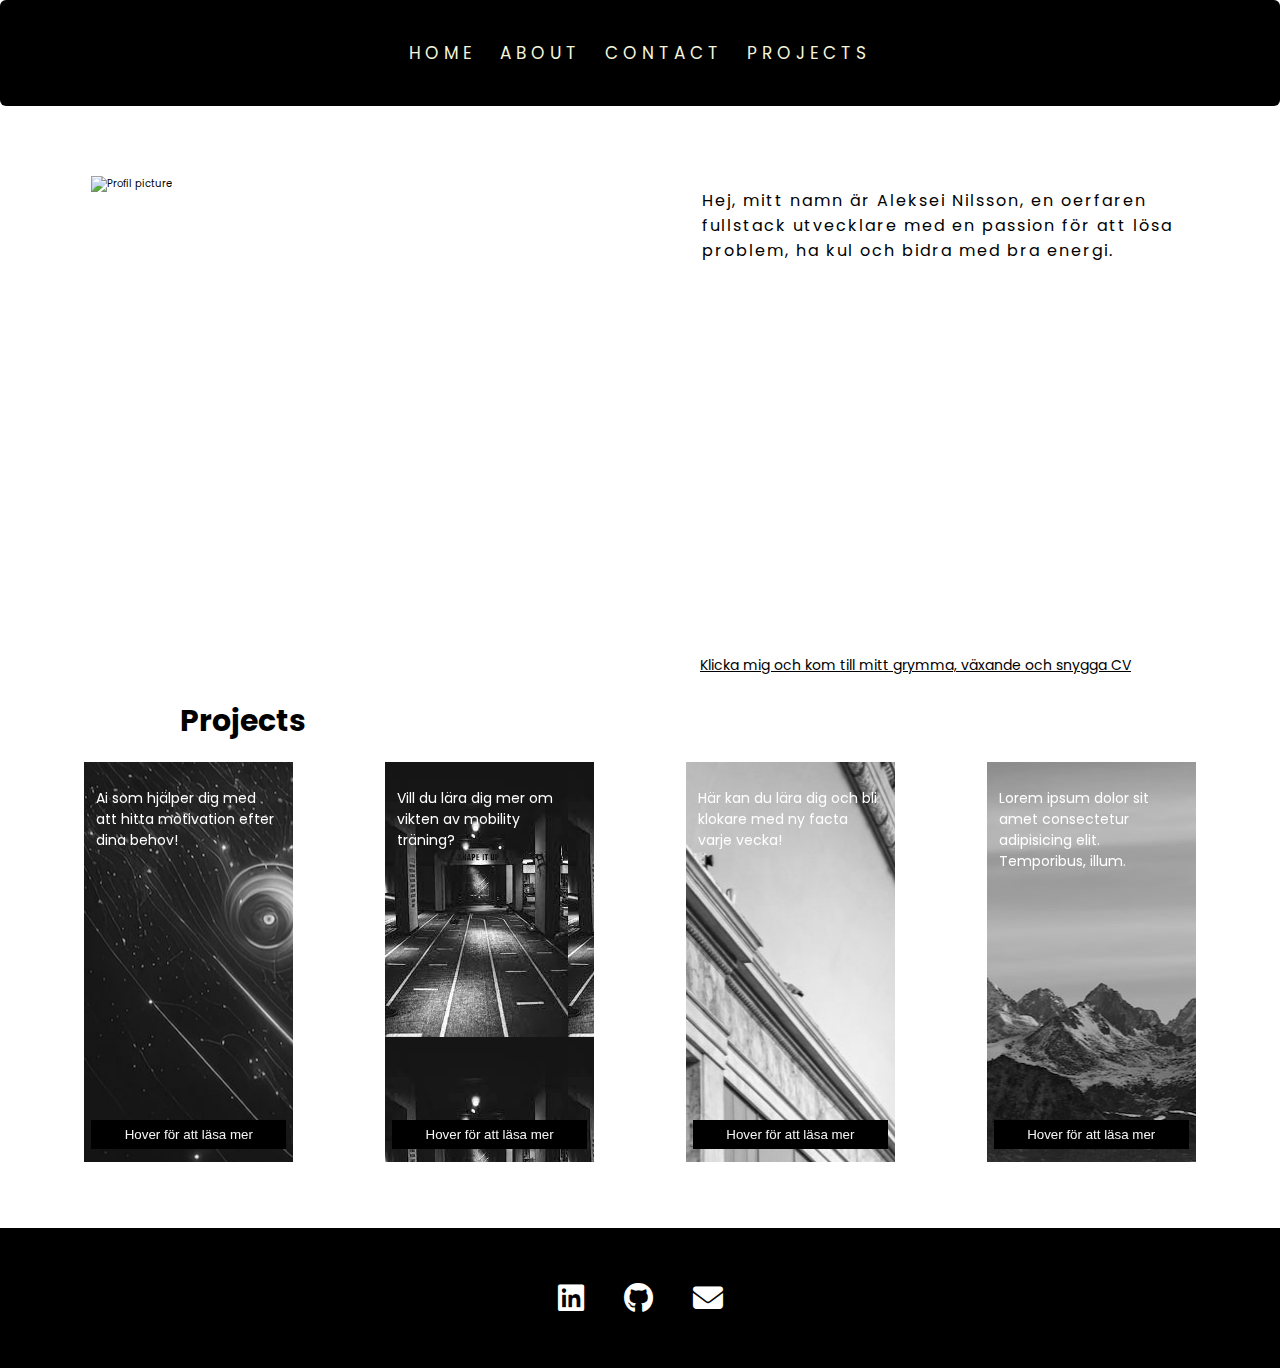
==== CV sida/Html kod/index.html @ 03daf1bb "first commit" ====
<!DOCTYPE html>
<html lang="en">
<head>
  <meta charset="UTF-8">
  <meta name="viewport" content="width=device-width, initial-scale=1.0">
  <link rel="preconnect" href="https://fonts.googleapis.com">
<link rel="preconnect" href="https://fonts.gstatic.com" crossorigin>
<link href="https://fonts.googleapis.com/css2?family=Poppins:ital,wght@0,600;1,100;1,300&display=swap" rel="stylesheet">
<link rel="stylesheet" href="https://cdnjs.cloudflare.com/ajax/libs/font-awesome/6.4.2/css/all.min.css"/>
  <link rel="stylesheet" href="../Css kod/main.css">
  <title>Home</title>
</head>

<body>

  <!-- Header med nav bar -->
  <header>
    <nav class="nav-header">
      <ul class="nav-meny">
        <li class="nav-item"><a href="index.html">Home</a></li>
        <li class="nav-item"><a href="about.html">About</a></li>
        <li class="nav-item"><a href="contact.html">contact</a></li>
        <li class="nav-item"><a href="project.html">Projects</a></li>
      </ul>
    </nav>
  </header>

  <!-- Main med cards -->
  <main>
    <section class="main-section">
      <article class="main-cards card1">
        <img src="/Project/CV sida/image/CVbild.jpg" alt="Profil picture" class="profile-pic">
      </article>
      <article class="main-cards card2">
        <p class="profiltext"> Hej, mitt namn är Aleksei Nilsson, en oerfaren fullstack utvecklare med en passion för att lösa problem, ha kul och bidra med bra energi.</p>

        <a href="cv.html" class="cv-link">Klicka mig och kom till mitt grymma, växande och snygga CV</a>
      </article>
    </section>

    <div>
      <h2 class="rubrik">Projects</h2>
    </div>
    

    <section class="project-section">

      <article class="cards project-card1">
         <p class="project-text">Ai som hjälper dig med att hitta motivation efter dina behov!</p>
        <button class="project-button">Hover för att läsa mer</button>
        <p class="hide">Här kommer ett spännande project snart med en ai kommer att hjälpa dig hitta motivationen du behöver</p>

      </article>

      <article class="cards project-card2">
        <p class="project-text">Vill du lära dig mer om vikten av mobility träning?</p>
        <button class="project-button">Hover för att läsa mer</button>
        <p class="hide">Ännu ett project jag jobbar på som kommer att hjälpa dig lära sig vikten av mobility övningar och hur man gör dem rätt!</p>
      </article>

      <article class="cards project-card3">
        <p class="project-text">Här kan du lära dig och bli klokare med ny facta varje vecka!</p>
        <button class="project-button">Hover för att läsa mer</button>
        <p class="hide">Ny fakta varje vecka som kommer hålla din hjärna allert med en snygg och rolig design</p>
      </article>

      <article class="cards project-card4">
        <p class="project-text">Lorem ipsum dolor sit amet consectetur adipisicing elit. Temporibus, illum.</p>
        <button class="project-button">Hover för att läsa mer</button>
        <p class="hide">Lorem ipsum dolor sit amet consectetur.</p>
      </article>

    </section>
  </main>

  <!--Footer med länkar till Linkedin, Github och Mail-->

  <footer>
    <a href="https://www.linkedin.com/in/aleksei-nilsson-620313211/" target="_blank"><i class="fa-brands fa-linkedin" class="icons icon-linkedin"></i> </a>
    <a href="https://github.com/" target="_blank"> <i class="fa-brands fa-github" class="icons icon-github"></i></a>
    <a href="mailto:alekseinilssoon00@outlook.com" target="_blank"> <i class="fa-solid fa-envelope" class="icons icon-email"></i></a>
  </footer>
</body>

</html>
---- CV sida/Css kod/main.css ----
* {
  box-sizing: border-box;
}

html {
  font-size: 62.5%;
  font-family: 'Poppins', sans-serif;
}

/* body {
  margin: 0 auto;
  padding: 0;
} */

body {
  min-height: 100vh;
  display: flex;
  flex-direction: column;
  margin: 0;
  }

/* Navbar */

.nav-header {
  display: flex;
  flex-wrap: wrap;
  justify-content: center;
  align-items: center;
  line-height: 2.2rem;
  overflow: hidden;
  font-size: 1.7rem;
  background-color: #000;
  padding: 3rem;
  border-radius: 6px;
}


.nav-meny {
  text-transform: uppercase;
  display: flex;
  flex-wrap: wrap;
  justify-content: space-evenly;
  align-items: center;
  padding: 0;
  margin: 0;
  list-style: none;
}


.nav-item {
  flex: 1 0 100%;
  text-align: center;
}

.nav-meny a {
  display: block;
  text-decoration: none;
  letter-spacing: 0.5rem;
  padding: 1.2rem;
  color: beige;
  transition: all ease-in-out 0.5s;
}


.nav-meny a:hover {
  background-color: #EAD7BB;
  transform: scale(1.1);
}

.nav-meny a:active {
  transform: scale(0.9);
  text-decoration: underline;
}


/* Main cards */

.main-section {
  display: flex;
  flex-wrap: wrap;
  justify-content: center;
}

.main-cards {
  /* border: 2px solid black; */
  width: 45rem;
  height: 28em;
  margin: 1em;
}

.profile-pic {
  width: 100%;
  height: 100%;
  object-fit: cover;
}

.card2 {
  display: flex;
  flex-direction: column;
}

.profiltext {
  font-size: 1.6rem;
  letter-spacing: 0.2rem;
  margin: 1.2rem;
  object-fit: contain;
}

.cv-link {
  /* text-decoration: none; */
  color: #000;
  margin-top: auto;
  margin-left: 1rem;
  font-size: 1.4rem;
}

/* Project cards */

.rubrik {
  font-size: 3rem;
  margin: 0.4em;
}

.project-section {
  display: flex;
  flex-wrap: wrap;
}

.cards {
  /* border: 2px solid black; */
  height: 25rem;
  width: 20rem;
  margin: 0.6em;
  display: flex;
  /* justify-content: center;
  align-items: end; */
}

.project-card1 {
  background-image: url(../image/AI-min.jpeg);
  background-position: left;
}

.project-card2{
  background-image: url(../image/mobility.jpg);
  background-repeat: none;
}

.project-card3 {
  background-image: url(../image/facts1-min.jpg);
  background-position: top;
}

.project-card4 {
  background-image: url(../image/mountain.jpg);
  background-position: center;
}

.project-card1, .project-card2, .project-card3, .project-card4 {
  filter: grayscale(100%);
  display: flex;
  flex-direction: column;
  align-items: center;
}

.project-text {
  color: white;
  font-size: 1.4rem;
  padding: 1.2rem;
}

button {
  background-color: #000;
  color: beige;
  padding: 0.6em 1em;
  text-decoration: none;
  text-align: center;
  font-size: 1.8;
  margin-top: auto;
  margin-bottom: 1em;
  border: none;
}

.hide {
  display: none;
  font-size: 1.6rem;
}

.project-button:hover + .hide {
  display: block;
  color: white;
}



.link {
  color: beige;
}




/* Footer */

footer {
  background-color: black;
  padding: 3.5rem;
  display: flex;
  justify-content: center;
  align-items: center;

}

i {
  color: white;
  font-size: 3rem;
  margin: 2rem;
}


@-webkit-keyframes fadeIn {
  from {opacity: 0;} 
  to {opacity: 1;}
}

@keyframes fadeIn {
  from {opacity: 0;}
  to {opacity:1 ;}
}


@media (min-width: 700px) {
 
  .nav-item {
    flex: 1 0 10%;
  }

  .main-section {
    display: flex;
    justify-content: center;
    gap: 8rem; 
  }

  .main-cards {
    flex: 1 0 10%;
    max-width: 43%;
    min-height: 50rem;
  }

  .project-section {
    display: flex;
    gap: 8rem;
    justify-content: center;
  }

  .cards {
    flex: 1 0 10%;
    min-height: 40rem;
    max-width: 18%;
  }

  button {
    padding: 0.5em 2.5em;
  }

  .rubrik {
    margin-left: 12rem;
  }

  main {
    padding: 6rem;
  }


}
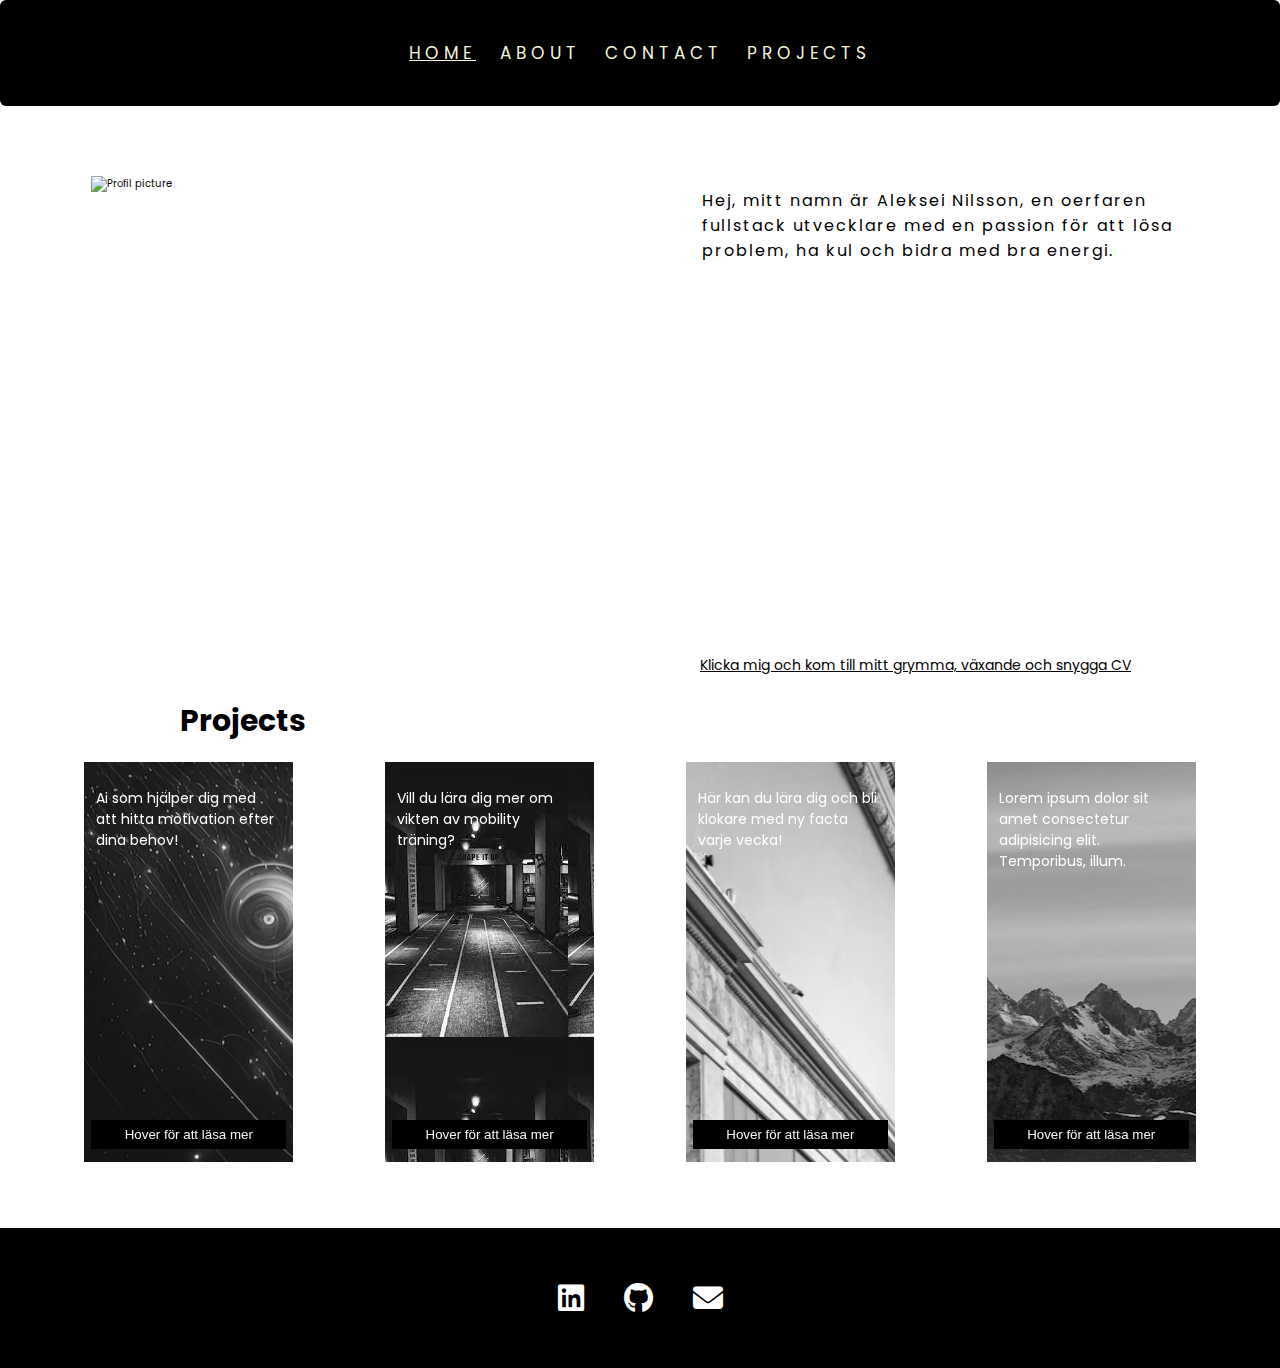
==== commit 95352c4e: "Fixed so the user can see witch site their at" ====
--- a/CV sida/Html kod/index.html
+++ b/CV sida/Html kod/index.html
@@ -17,7 +17,7 @@
   <header>
     <nav class="nav-header">
       <ul class="nav-meny">
-        <li class="nav-item"><a href="index.html">Home</a></li>
+        <li class="nav-item"><a href="index.html"><u>Home</u></a></li>
         <li class="nav-item"><a href="about.html">About</a></li>
         <li class="nav-item"><a href="contact.html">contact</a></li>
         <li class="nav-item"><a href="project.html">Projects</a></li>
--- a/CV sida/Css kod/main.css
+++ b/CV sida/Css kod/main.css
@@ -71,6 +71,7 @@
   transform: scale(0.9);
   text-decoration: underline;
 }
+
 
 
 /* Main cards */
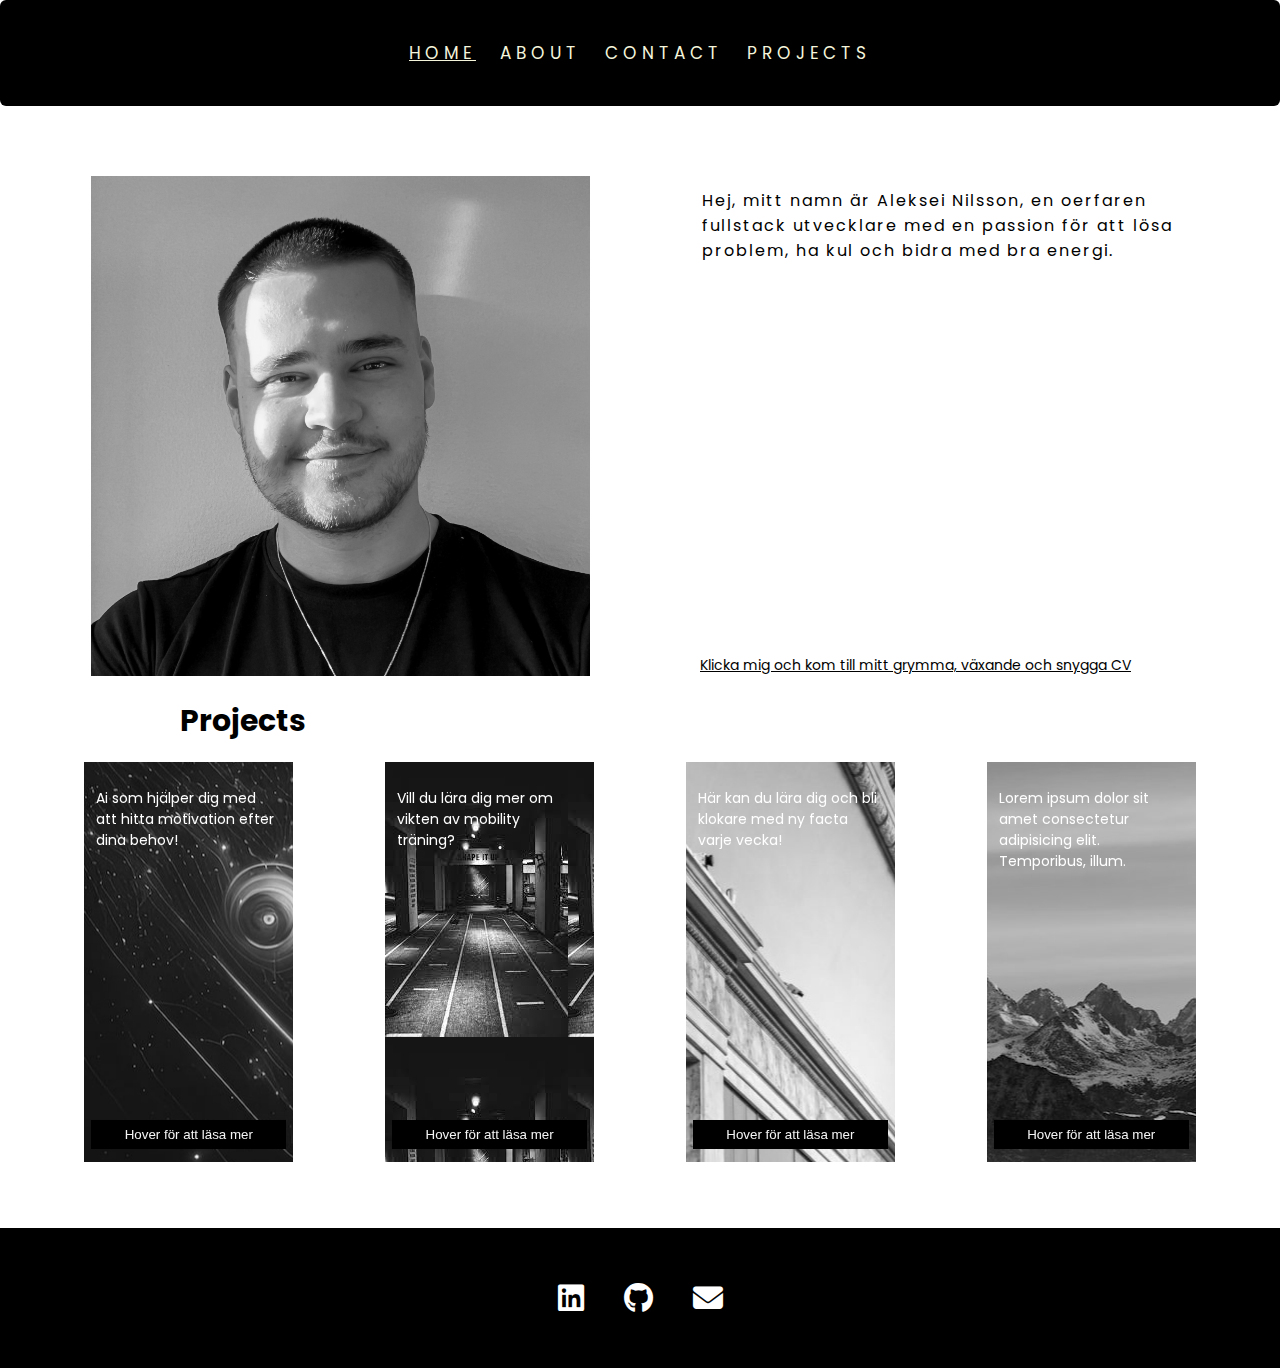
==== commit fe86a30e: "Fixed my link to my start picture" ====
--- a/CV sida/Html kod/index.html
+++ b/CV sida/Html kod/index.html
@@ -29,7 +29,7 @@
   <main>
     <section class="main-section">
       <article class="main-cards card1">
-        <img src="/Project/CV sida/image/CVbild.jpg" alt="Profil picture" class="profile-pic">
+        <img src="../image/CVbild.jpg" alt="Profil picture" class="profile-pic">
       </article>
       <article class="main-cards card2">
         <p class="profiltext"> Hej, mitt namn är Aleksei Nilsson, en oerfaren fullstack utvecklare med en passion för att lösa problem, ha kul och bidra med bra energi.</p>
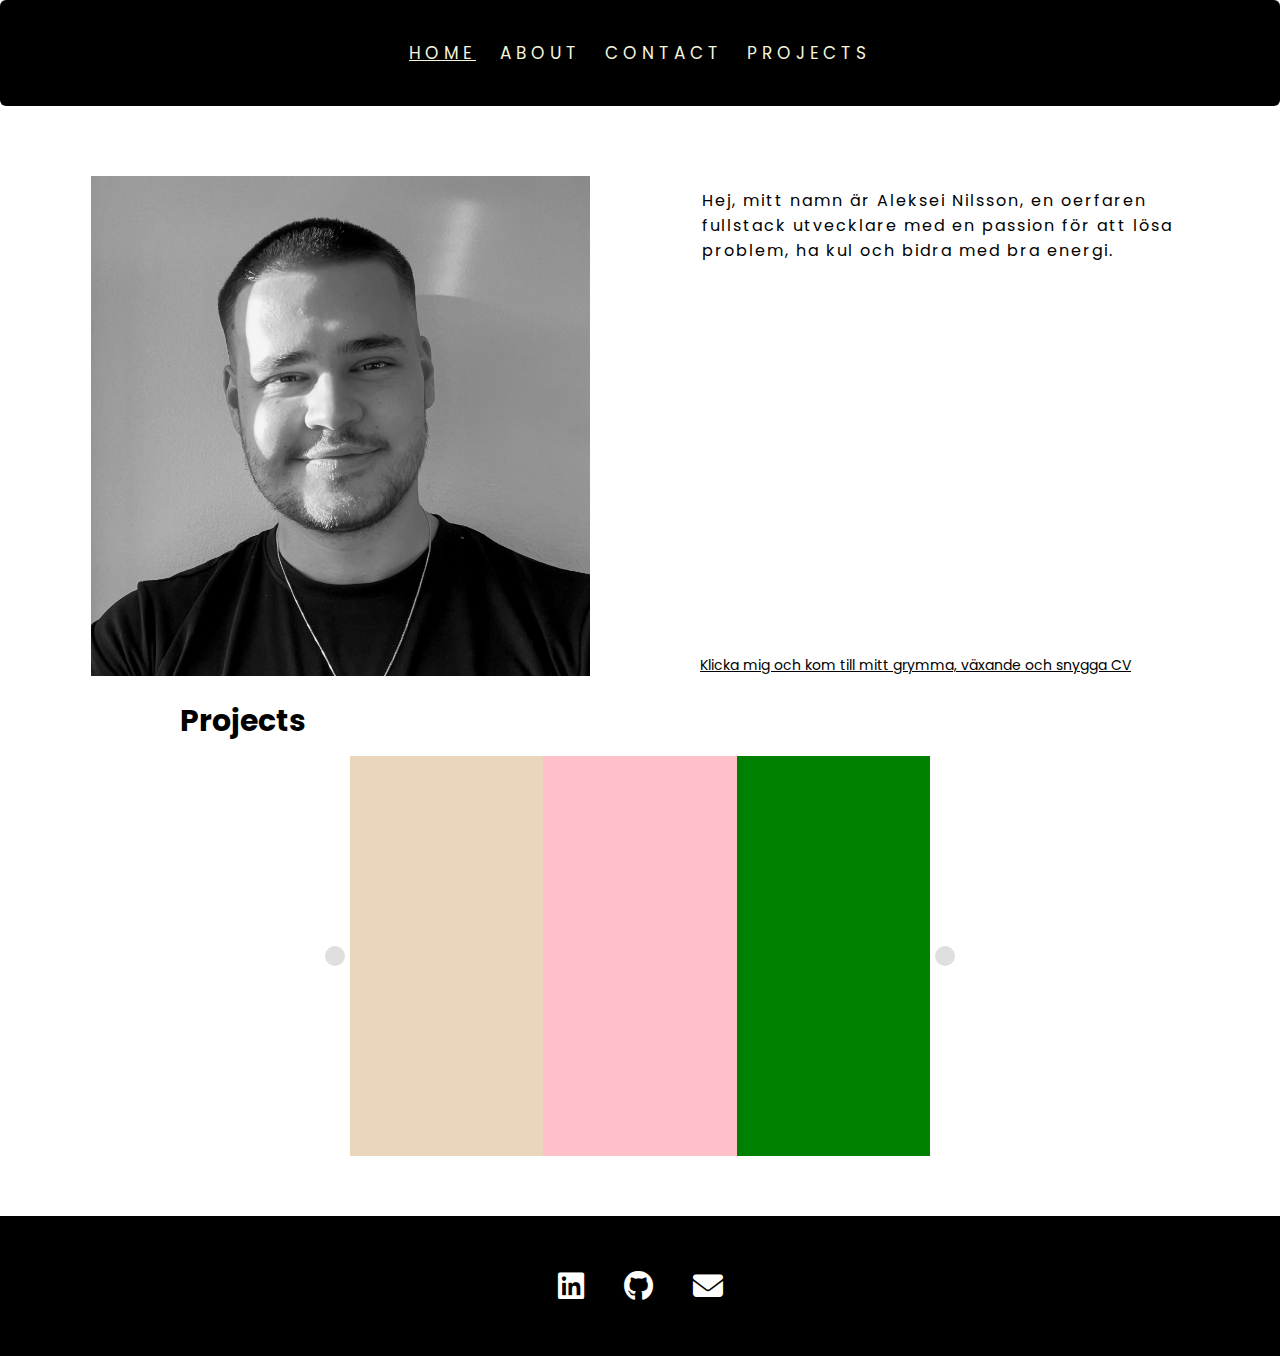
==== commit 84a4f5eb: "Added some JS and a carousell to my project cards" ====
--- a/CV sida/Html kod/index.html
+++ b/CV sida/Html kod/index.html
@@ -1,85 +1,165 @@
 <!DOCTYPE html>
 <html lang="en">
-<head>
-  <meta charset="UTF-8">
-  <meta name="viewport" content="width=device-width, initial-scale=1.0">
-  <link rel="preconnect" href="https://fonts.googleapis.com">
-<link rel="preconnect" href="https://fonts.gstatic.com" crossorigin>
-<link href="https://fonts.googleapis.com/css2?family=Poppins:ital,wght@0,600;1,100;1,300&display=swap" rel="stylesheet">
-<link rel="stylesheet" href="https://cdnjs.cloudflare.com/ajax/libs/font-awesome/6.4.2/css/all.min.css"/>
-  <link rel="stylesheet" href="../Css kod/main.css">
-  <title>Home</title>
-</head>
+  <head>
+    <meta charset="UTF-8" />
+    <meta name="viewport" content="width=device-width, initial-scale=1.0" />
+    <link rel="preconnect" href="https://fonts.googleapis.com" />
+    <link rel="preconnect" href="https://fonts.gstatic.com" crossorigin />
+    <link
+      href="https://fonts.googleapis.com/css2?family=Poppins:ital,wght@0,600;1,100;1,300&display=swap"
+      rel="stylesheet"
+    />
+    <link
+      rel="stylesheet"
+      href="https://cdnjs.cloudflare.com/ajax/libs/font-awesome/6.4.2/css/all.min.css"
+    />
+    <link rel="stylesheet" href="../Css kod/main.css" />
+    <title>Home</title>
+  </head>
 
-<body>
+  <body>
+    <!-- Header med nav bar -->
+    <header>
+      <nav class="nav-header">
+        <ul class="nav-meny">
+          <li class="nav-item">
+            <a href="index.html"><u>Home</u></a>
+          </li>
+          <li class="nav-item"><a href="about.html">About</a></li>
+          <li class="nav-item"><a href="contact.html">contact</a></li>
+          <li class="nav-item"><a href="project.html">Projects</a></li>
+        </ul>
+      </nav>
+    </header>
 
-  <!-- Header med nav bar -->
-  <header>
-    <nav class="nav-header">
-      <ul class="nav-meny">
-        <li class="nav-item"><a href="index.html"><u>Home</u></a></li>
-        <li class="nav-item"><a href="about.html">About</a></li>
-        <li class="nav-item"><a href="contact.html">contact</a></li>
-        <li class="nav-item"><a href="project.html">Projects</a></li>
-      </ul>
-    </nav>
-  </header>
+    <!-- Main med cards -->
+    <main>
+      <section class="main-section">
+        <article class="main-cards card1">
+          <img
+            src="../image/CVbild.jpg"
+            alt="Profil picture"
+            class="profile-pic"
+          />
+        </article>
+        <article class="main-cards card2">
+          <p class="profiltext">
+            Hej, mitt namn är Aleksei Nilsson, en oerfaren fullstack utvecklare
+            med en passion för att lösa problem, ha kul och bidra med bra
+            energi.
+          </p>
 
-  <!-- Main med cards -->
-  <main>
-    <section class="main-section">
-      <article class="main-cards card1">
-        <img src="../image/CVbild.jpg" alt="Profil picture" class="profile-pic">
-      </article>
-      <article class="main-cards card2">
-        <p class="profiltext"> Hej, mitt namn är Aleksei Nilsson, en oerfaren fullstack utvecklare med en passion för att lösa problem, ha kul och bidra med bra energi.</p>
+          <a href="cv.html" class="cv-link"
+            >Klicka mig och kom till mitt grymma, växande och snygga CV</a
+          >
+        </article>
+      </section>
 
-        <a href="cv.html" class="cv-link">Klicka mig och kom till mitt grymma, växande och snygga CV</a>
-      </article>
-    </section>
+      <div>
+        <h2 class="rubrik">Projects</h2>
+      </div>
 
-    <div>
-      <h2 class="rubrik">Projects</h2>
-    </div>
-    
+      <div class="container">
+        <div class="carousel">
+          <div class="nav nav-left">
+            <div class="ion-chevron-left carousel-arrow-icon-left"></div>
+          </div>
 
-    <section class="project-section">
+          <div class="carousel-content">
+            <div class="slide slide-1">
+              <div>
+                <!-- <p class="project-text">
+                  Ai som hjälper dig med att hitta motivation efter dina behov!
+                </p>
+                <button class="project-button">Hover för att läsa mer</button>
+                <p class="hide">
+                  Här kommer ett spännande project snart med en ai kommer att
+                  hjälpa dig hitta motivationen du behöver
+                </p> -->
+              </div>
+            </div>
+            <div class="slide slide-2">
+              <div>
+                <!-- <p class="project-text">
+                  Vill du lära dig mer om vikten av mobility träning?
+                </p>
+                <button class="project-button">Hover för att läsa mer</button>
+                <p class="hide">
+                  Ännu ett project jag jobbar på som kommer att hjälpa dig lära
+                  sig vikten av mobility övningar och hur man gör dem rätt!
+                </p> -->
+              </div>
+            </div>
+            <div class="slide slide-3">
+              <div>
+                <!-- <p class="project-text">
+                  Här kan du lära dig och bli klokare med ny facta varje vecka!
+                </p>
+                <button class="project-button">Hover för att läsa mer</button>
+                <p class="hide">
+                  Ny fakta varje vecka som kommer hålla din hjärna allert med en
+                  snygg och rolig design
+                </p> -->
+              </div>
+            </div>
+            <div class="slide slide-4">
+              <div>
+                <!-- <p class="project-text">
+                  Lorem ipsum dolor sit amet consectetur adipisicing elit.
+                  Temporibus, illum.
+                </p>
+                <button class="project-button">Hover för att läsa mer</button>
+                <p class="hide">Lorem ipsum dolor sit amet consectetur.</p> -->
+              </div>
+            </div>
+            <div class="slide slide-5">
+              <div>bug</div>
+            </div>
+          </div>
+
+          <div class="nav nav-right">
+            <div class="ion-chevron-right carousel-arrow-icon-right"></div>
+          </div>
+        </div>
+      </div>
+
+      <!-- <section class="project-section">
 
       <article class="cards project-card1">
-         <p class="project-text">Ai som hjälper dig med att hitta motivation efter dina behov!</p>
-        <button class="project-button">Hover för att läsa mer</button>
-        <p class="hide">Här kommer ett spännande project snart med en ai kommer att hjälpa dig hitta motivationen du behöver</p>
+
 
       </article>
 
       <article class="cards project-card2">
-        <p class="project-text">Vill du lära dig mer om vikten av mobility träning?</p>
-        <button class="project-button">Hover för att läsa mer</button>
-        <p class="hide">Ännu ett project jag jobbar på som kommer att hjälpa dig lära sig vikten av mobility övningar och hur man gör dem rätt!</p>
+
       </article>
 
       <article class="cards project-card3">
-        <p class="project-text">Här kan du lära dig och bli klokare med ny facta varje vecka!</p>
-        <button class="project-button">Hover för att läsa mer</button>
-        <p class="hide">Ny fakta varje vecka som kommer hålla din hjärna allert med en snygg och rolig design</p>
+
       </article>
 
       <article class="cards project-card4">
-        <p class="project-text">Lorem ipsum dolor sit amet consectetur adipisicing elit. Temporibus, illum.</p>
-        <button class="project-button">Hover för att läsa mer</button>
-        <p class="hide">Lorem ipsum dolor sit amet consectetur.</p>
+
       </article>
 
-    </section>
-  </main>
+    </section> -->
+    </main>
 
-  <!--Footer med länkar till Linkedin, Github och Mail-->
+    <!--Footer med länkar till Linkedin, Github och Mail-->
 
-  <footer>
-    <a href="https://www.linkedin.com/in/aleksei-nilsson-620313211/" target="_blank"><i class="fa-brands fa-linkedin" class="icons icon-linkedin"></i> </a>
-    <a href="https://github.com/" target="_blank"> <i class="fa-brands fa-github" class="icons icon-github"></i></a>
-    <a href="mailto:alekseinilssoon00@outlook.com" target="_blank"> <i class="fa-solid fa-envelope" class="icons icon-email"></i></a>
-  </footer>
-</body>
-
-</html>+    <footer>
+      <a
+        href="https://www.linkedin.com/in/aleksei-nilsson-620313211/"
+        target="_blank"
+        ><i class="fa-brands fa-linkedin" class="icons icon-linkedin"></i>
+      </a>
+      <a href="https://github.com/" target="_blank">
+        <i class="fa-brands fa-github" class="icons icon-github"></i
+      ></a>
+      <a href="mailto:alekseinilssoon00@outlook.com" target="_blank">
+        <i class="fa-solid fa-envelope" class="icons icon-email"></i
+      ></a>
+    </footer>
+  </body>
+  <script src="../script/index.js"></script>
+</html>
--- a/CV sida/Css kod/main.css
+++ b/CV sida/Css kod/main.css
@@ -113,6 +113,92 @@
   margin-top: auto;
   margin-left: 1rem;
   font-size: 1.4rem;
+}
+
+/* test nya project cards */
+*,
+*:before,
+*:after {
+  box-sizing: border-box;
+}
+
+
+
+
+.carousel {
+  position: relative;
+  width: 50%;
+  height: 20rem; 
+  margin: 0 auto;
+}
+
+.carousel-content {
+  position: relative;
+  overflow: hidden;
+  transition: width .4s;
+  height: 100%;
+}
+
+.slide {
+  height: 100%;
+  background-color: black;
+  position: absolute;
+  z-index: 1;
+  transition: left .4s cubic-bezier(.47,.13,.15,.89);
+}
+
+.slide-1 {
+  background-color: #EAD7BB;
+}
+
+.slide-2 {
+  background-color: pink;
+}
+
+.slide-3 {
+  background-color: green;
+}
+
+.slide-4 {
+  background-color: purple;
+}
+
+.slide-5 {
+  background-color: yellow;
+}
+
+.nav {
+  position: absolute;
+  top: 50%;
+  margin-top: -10px;
+  background-color: rgba(150,150,150,.3);
+  width: 20px;
+  height: 20px;
+  z-index: 2;
+  cursor: pointer;
+  border-radius: 50%;
+  border: none;
+  outline: none;
+  color: white;
+  -webkit-user-select: none;
+}
+
+.nav-left {
+  left: -25px;
+}
+
+.nav-right {
+  right: -25px;
+}
+
+.carousel-arrow-icon-left {
+  margin-left: 5px;
+  margin-top: 2px;
+}
+
+.carousel-arrow-icon-right {
+  margin-left: 7px;
+  margin-top: 2px;
 }
 
 /* Project cards */
@@ -272,7 +358,11 @@
     padding: 6rem;
   }
 
-
-}
-
-
+  .carousel {
+    height: 40rem;
+  }
+
+
+}
+
+
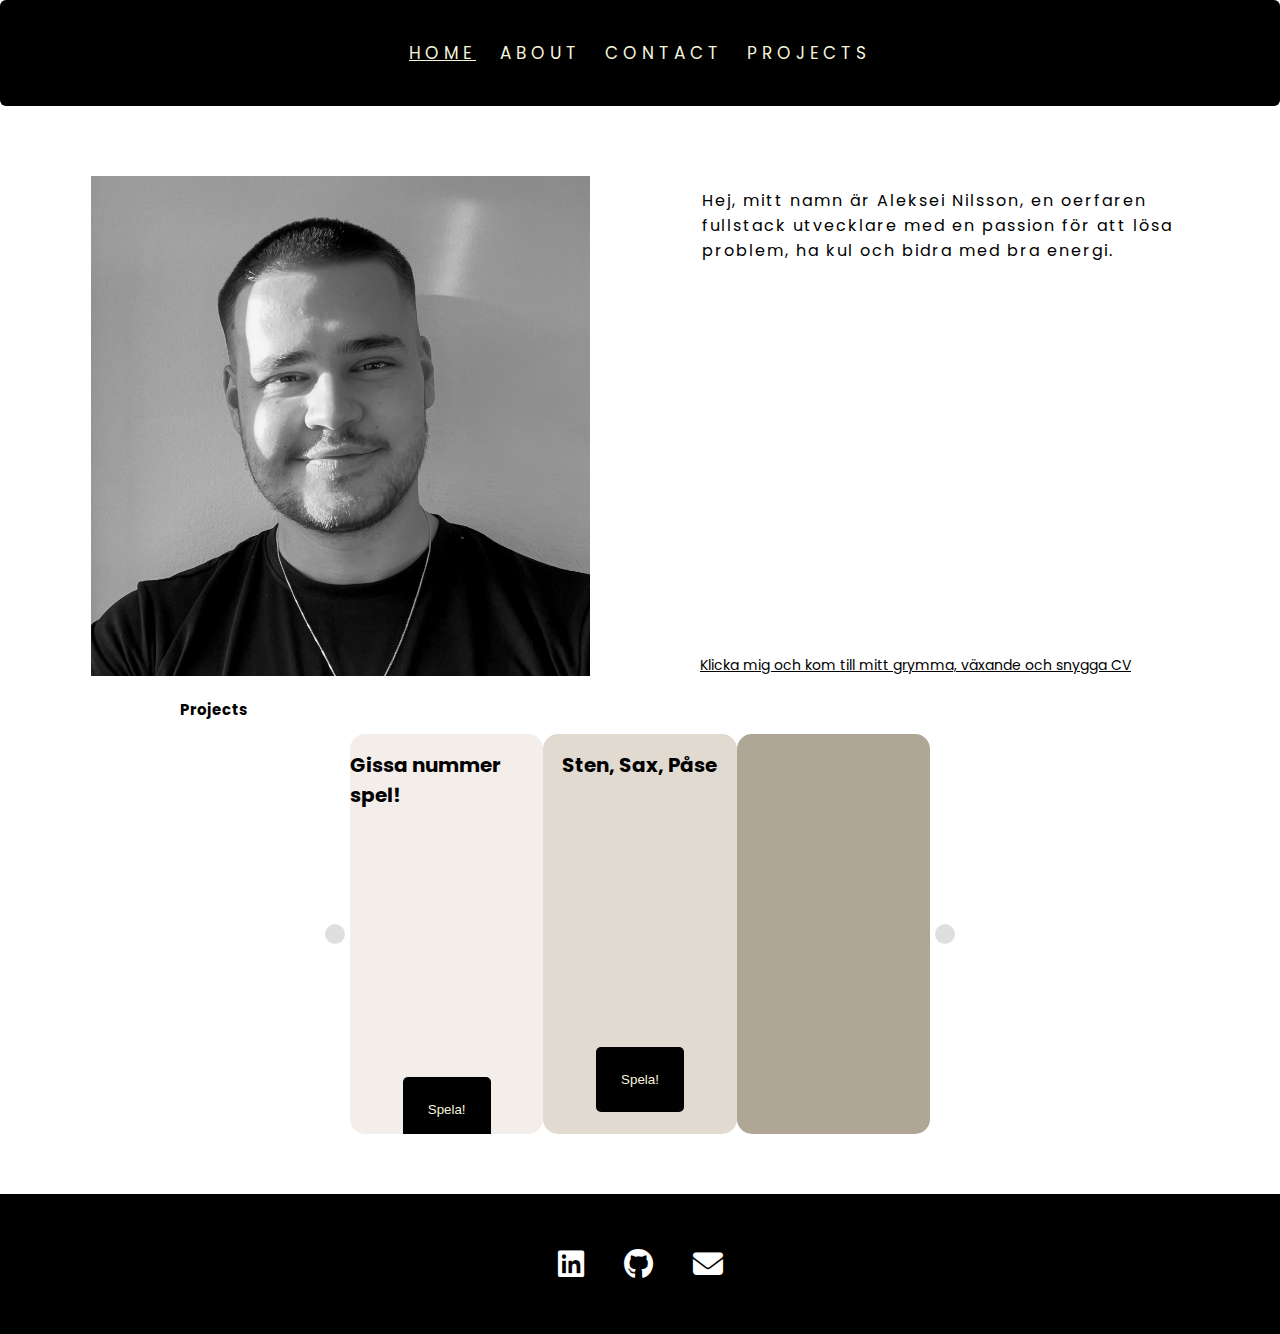
==== commit 236b615c: "I added my games to my coursell and styled them a bit" ====
--- a/CV sida/Html kod/index.html
+++ b/CV sida/Html kod/index.html
@@ -67,53 +67,31 @@
 
           <div class="carousel-content">
             <div class="slide slide-1">
-              <div>
-                <!-- <p class="project-text">
-                  Ai som hjälper dig med att hitta motivation efter dina behov!
-                </p>
-                <button class="project-button">Hover för att läsa mer</button>
-                <p class="hide">
-                  Här kommer ett spännande project snart med en ai kommer att
-                  hjälpa dig hitta motivationen du behöver
-                </p> -->
+              <div class="project-cards">
+                <h2 class="game-title">Gissa nummer spel!</h2>
+                <a href="../Html kod/number.html" target="_blank" class="game-link"><button class="game-btn">Spela!</button></a>
               </div>
             </div>
             <div class="slide slide-2">
-              <div>
-                <!-- <p class="project-text">
-                  Vill du lära dig mer om vikten av mobility träning?
-                </p>
-                <button class="project-button">Hover för att läsa mer</button>
-                <p class="hide">
-                  Ännu ett project jag jobbar på som kommer att hjälpa dig lära
-                  sig vikten av mobility övningar och hur man gör dem rätt!
-                </p> -->
+              <div class="project-cards">
+                <h2 class="game-title">Sten, Sax, Påse</h2>
+                <a href="../Html kod/övning2.html" target="_blank" class="game-link"><button class="game-btn">Spela!</button></a>
               </div>
             </div>
             <div class="slide slide-3">
               <div>
-                <!-- <p class="project-text">
-                  Här kan du lära dig och bli klokare med ny facta varje vecka!
-                </p>
-                <button class="project-button">Hover för att läsa mer</button>
-                <p class="hide">
-                  Ny fakta varje vecka som kommer hålla din hjärna allert med en
-                  snygg och rolig design
-                </p> -->
+
               </div>
             </div>
             <div class="slide slide-4">
               <div>
-                <!-- <p class="project-text">
-                  Lorem ipsum dolor sit amet consectetur adipisicing elit.
-                  Temporibus, illum.
-                </p>
-                <button class="project-button">Hover för att läsa mer</button>
-                <p class="hide">Lorem ipsum dolor sit amet consectetur.</p> -->
+
               </div>
             </div>
             <div class="slide slide-5">
-              <div>bug</div>
+              <div>
+                
+              </div>
             </div>
           </div>
 
@@ -123,26 +101,6 @@
         </div>
       </div>
 
-      <!-- <section class="project-section">
-
-      <article class="cards project-card1">
-
-
-      </article>
-
-      <article class="cards project-card2">
-
-      </article>
-
-      <article class="cards project-card3">
-
-      </article>
-
-      <article class="cards project-card4">
-
-      </article>
-
-    </section> -->
     </main>
 
     <!--Footer med länkar till Linkedin, Github och Mail-->
--- a/CV sida/Css kod/main.css
+++ b/CV sida/Css kod/main.css
@@ -145,26 +145,27 @@
   position: absolute;
   z-index: 1;
   transition: left .4s cubic-bezier(.47,.13,.15,.89);
+  border-radius: 15px;
 }
 
 .slide-1 {
-  background-color: #EAD7BB;
+  background-color: #F3EEEA;
 }
 
 .slide-2 {
-  background-color: pink;
+  background-color: #e0dad0;
 }
 
 .slide-3 {
-  background-color: green;
+  background-color: #B0A695;
 }
 
 .slide-4 {
-  background-color: purple;
+  background-color: #776B5D;
 }
 
 .slide-5 {
-  background-color: yellow;
+  background-color: #665c50;
 }
 
 .nav {
@@ -180,7 +181,6 @@
   border: none;
   outline: none;
   color: white;
-  -webkit-user-select: none;
 }
 
 .nav-left {
@@ -201,60 +201,27 @@
   margin-top: 2px;
 }
 
-/* Project cards */
-
-.rubrik {
-  font-size: 3rem;
-  margin: 0.4em;
-}
-
-.project-section {
-  display: flex;
-  flex-wrap: wrap;
-}
-
-.cards {
-  /* border: 2px solid black; */
-  height: 25rem;
-  width: 20rem;
-  margin: 0.6em;
-  display: flex;
-  /* justify-content: center;
-  align-items: end; */
-}
-
-.project-card1 {
-  background-image: url(../image/AI-min.jpeg);
-  background-position: left;
-}
-
-.project-card2{
-  background-image: url(../image/mobility.jpg);
-  background-repeat: none;
-}
-
-.project-card3 {
-  background-image: url(../image/facts1-min.jpg);
-  background-position: top;
-}
-
-.project-card4 {
-  background-image: url(../image/mountain.jpg);
-  background-position: center;
-}
-
-.project-card1, .project-card2, .project-card3, .project-card4 {
-  filter: grayscale(100%);
+.project-cards {
   display: flex;
   flex-direction: column;
+  justify-content: center;
   align-items: center;
 }
 
-.project-text {
-  color: white;
-  font-size: 1.4rem;
-  padding: 1.2rem;
-}
+.game-link {
+  margin-top: 25rem;
+}
+
+.game-btn {
+  padding: 2.5rem;
+  border-radius: 0.5rem;
+}
+
+.game-title {
+  font-size: 2rem;
+}
+
+
 
 button {
   background-color: #000;
